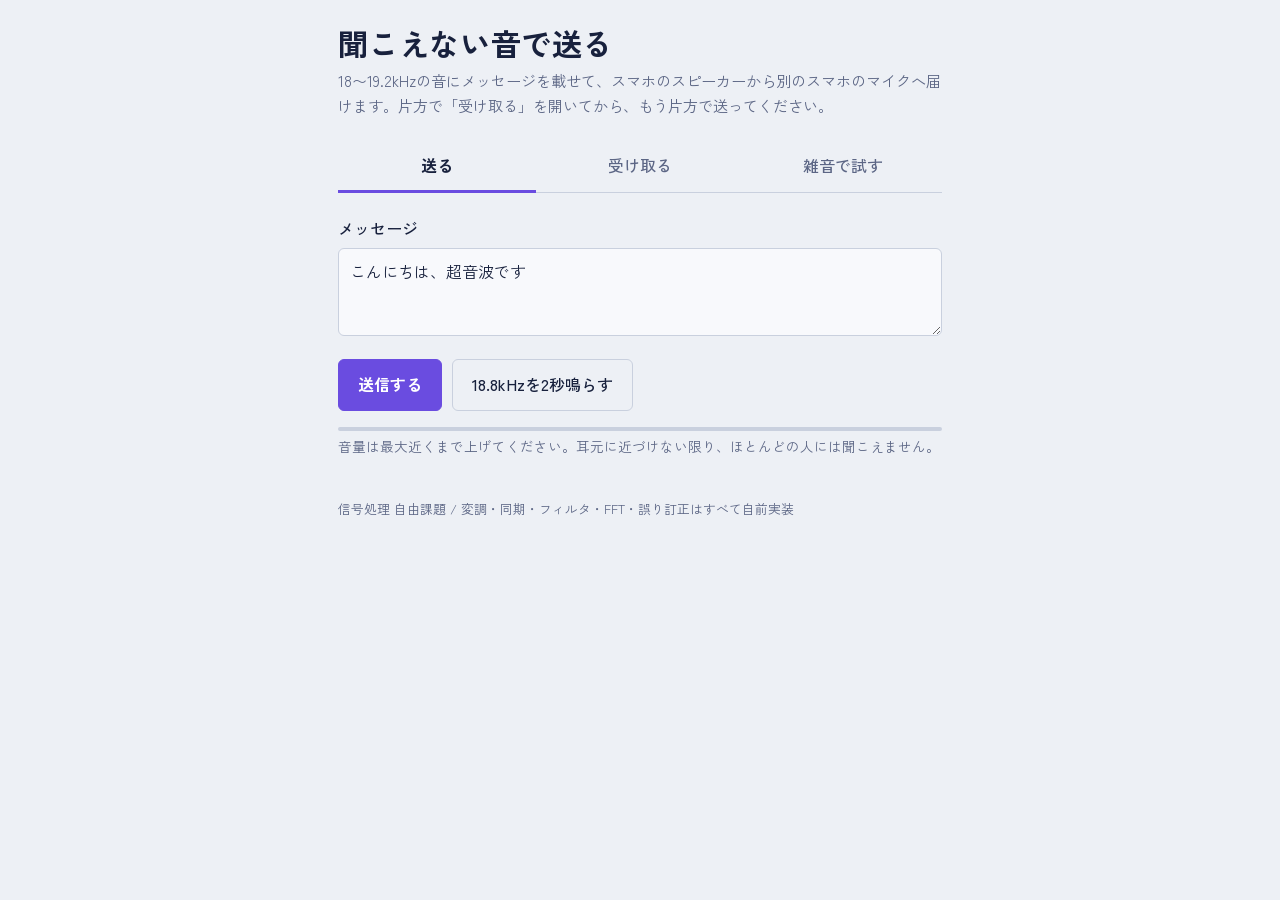
==== step2.html @ eaa10982 "Add files via upload" ====
<!DOCTYPE html>
<html lang="ja">
<head>
<meta charset="utf-8">
<meta name="viewport" content="width=device-width, initial-scale=1, viewport-fit=cover">
<title>聞こえない音で送る — 超音波4-FSK通信</title>
<link rel="preconnect" href="https://fonts.googleapis.com">
<link rel="preconnect" href="https://fonts.gstatic.com" crossorigin>
<link href="https://fonts.googleapis.com/css2?family=Zen+Kaku+Gothic+New:wght@400;500;700&display=swap" rel="stylesheet">
<style>
  :root {
    --bg: #edf0f5; --surface: #f8f9fc; --ink: #18213d; --muted: #5c6685;
    --line: #c9d0de; --accent: #6a4ce0; --accent-ink: #ffffff;
    --ok: #1f8a5b; --ng: #c23b4a;
    --spec-lo: #18213d; --spec-mid: #6a4ce0; --spec-hi: #f2eeff;
    box-sizing: border-box;
    padding-top: env(safe-area-inset-top, 0px);
    padding-bottom: env(safe-area-inset-bottom, 0px);
  }
  @media (prefers-color-scheme: dark) {
    :root:not([data-theme="light"]) {
      --bg: #10152a; --surface: #171d36; --ink: #e4e8f4; --muted: #95a0bf;
      --line: #2a3352; --accent: #9c86ff; --accent-ink: #10152a;
      --ok: #4cc28c; --ng: #ff7d8a;
      --spec-lo: #0a0e1e; --spec-mid: #7b62ff; --spec-hi: #f2eeff;
    }
  }
  *, *::before, *::after { box-sizing: inherit; }
  body {
    margin: 0; background: var(--bg); color: var(--ink);
    font-family: "Zen Kaku Gothic New", "Hiragino Sans", "Yu Gothic", system-ui, sans-serif;
    font-size: 16px; line-height: 1.7;
    font-variant-numeric: tabular-nums;
  }
  main { max-width: 40rem; margin: 0 auto; padding: 1.5rem 1.1rem 3rem; }
  h1 { font-size: 1.9rem; line-height: 1.25; margin: 0 0 .35rem; font-weight: 700; letter-spacing: .02em; }
  .lede { margin: 0 0 1.4rem; color: var(--muted); font-size: .95rem; }

  .tabs { display: flex; gap: .3rem; border-bottom: 1px solid var(--line); margin-bottom: 1.4rem; }
  .tabs button {
    flex: 1; background: none; border: none; color: var(--muted); font: inherit; font-weight: 500;
    padding: .65rem .2rem; border-bottom: 3px solid transparent; margin-bottom: -1px; cursor: pointer;
  }
  .tabs button[aria-selected="true"] { color: var(--ink); border-bottom-color: var(--accent); font-weight: 700; }
  section[hidden] { display: none; }

  label { display: block; font-weight: 500; margin-bottom: .35rem; }
  textarea, input[type="text"] {
    width: 100%; font: inherit; color: var(--ink); background: var(--surface);
    border: 1px solid var(--line); border-radius: 6px; padding: .6rem .7rem;
  }
  textarea { min-height: 5.5rem; resize: vertical; }
  .hint { color: var(--muted); font-size: .85rem; margin: .3rem 0 0; }
  .hint.over { color: var(--ng); }

  .actions { display: flex; flex-wrap: wrap; gap: .6rem; margin: 1rem 0; }
  .btn {
    font: inherit; font-weight: 700; border-radius: 6px; padding: .7rem 1.2rem; cursor: pointer;
    background: var(--accent); color: var(--accent-ink); border: 1px solid var(--accent);
  }
  .btn.quiet { background: transparent; color: var(--ink); border-color: var(--line); font-weight: 500; }
  .btn:disabled { opacity: .45; cursor: default; }
  :focus-visible { outline: 3px solid var(--accent); outline-offset: 2px; }

  .progress { height: 4px; background: var(--line); border-radius: 2px; overflow: hidden; }
  .progress > div { height: 100%; width: 0; background: var(--accent); }

  /* 受信画面の主役：スペクトログラム */
  .scope { position: relative; border-radius: 8px; overflow: hidden; background: var(--spec-lo); }
  .scope canvas { display: block; width: 100%; height: 220px; }
  .scope .mark {
    position: absolute; right: 0; left: 0; height: 0;
    border-top: 1px dashed rgba(255,255,255,.28); pointer-events: none;
  }
  .scope .mark span {
    position: absolute; right: .4rem; top: -.75rem; font-size: .7rem; color: rgba(255,255,255,.75);
  }
  .scope-caption { display: flex; justify-content: space-between; color: var(--muted); font-size: .8rem; margin-top: .3rem; }

  .status { margin: 1rem 0 .4rem; font-weight: 500; min-height: 1.7em; }
  .log { list-style: none; padding: 0; margin: 0; }
  .log li { border-top: 1px solid var(--line); padding: .8rem 0; }
  .log .msg { font-size: 1.15rem; font-weight: 700; word-break: break-all; }
  .log .meta { color: var(--muted); font-size: .82rem; }
  .ok { color: var(--ok); } .ng { color: var(--ng); }

  input[type="range"] { width: 100%; accent-color: var(--accent); }
  .table-wrap { overflow-x: auto; }
  table { border-collapse: collapse; width: 100%; font-size: .9rem; margin-top: .6rem; }
  th, td { text-align: left; padding: .4rem .5rem; border-bottom: 1px solid var(--line); }
  th { color: var(--muted); font-weight: 500; }
  .bar { height: .55rem; background: var(--accent); border-radius: 2px; }
  .result { background: var(--surface); border: 1px solid var(--line); border-radius: 6px; padding: .8rem; margin-top: .6rem; }
  footer { color: var(--muted); font-size: .8rem; margin-top: 2.5rem; }
  @media (prefers-reduced-motion: reduce) { * { transition: none !important; } }
</style>
</head>
<body>
<main>
  <h1>聞こえない音で送る</h1>
  <p class="lede">18〜19.2kHzの音にメッセージを載せて、スマホのスピーカーから別のスマホのマイクへ届けます。片方で「受け取る」を開いてから、もう片方で送ってください。</p>

  <nav class="tabs" role="tablist">
    <button role="tab" aria-selected="true" data-tab="send">送る</button>
    <button role="tab" aria-selected="false" data-tab="recv">受け取る</button>
    <button role="tab" aria-selected="false" data-tab="sim">雑音で試す</button>
  </nav>

  <section id="send">
    <label for="sendText">メッセージ</label>
    <textarea id="sendText">こんにちは、超音波です</textarea>
    <p class="hint" id="sendInfo"></p>
    <div class="actions">
      <button class="btn" id="sendBtn">送信する</button>
      <button class="btn quiet" id="toneBtn">18.8kHzを2秒鳴らす</button>
    </div>
    <div class="progress"><div id="sendBar"></div></div>
    <p class="hint">音量は最大近くまで上げてください。耳元に近づけない限り、ほとんどの人には聞こえません。</p>
  </section>

  <section id="recv" hidden>
    <div class="scope" id="scope">
      <canvas id="spec"></canvas>
    </div>
    <div class="scope-caption"><span>右端が最新</span><span>16〜20.5kHz</span></div>
    <div class="actions">
      <button class="btn" id="recvBtn">受信を始める</button>
    </div>
    <p class="status" id="recvStatus">マイクを許可すると、受信を待ちはじめます。</p>
    <ul class="log" id="recvLog"></ul>
  </section>

  <section id="sim" hidden>
    <label for="simText">メッセージ</label>
    <input type="text" id="simText" value="Hello 超音波!">
    <label for="snr" style="margin-top:1rem">SNR（全帯域）: <span id="snrVal">0</span> dB</label>
    <input type="range" id="snr" min="-25" max="20" step="1" value="0">
    <div class="actions">
      <button class="btn" id="simBtn">1回試す</button>
      <button class="btn quiet" id="sweepBtn">SNRを変えて各10回</button>
    </div>
    <div id="simOut"></div>
  </section>

  <footer>信号処理 自由課題 / 変調・同期・フィルタ・FFT・誤り訂正はすべて自前実装</footer>
</main>
<script src="js/dsp.js"></script>
<script src="js/app.js"></script>
</body>
</html>
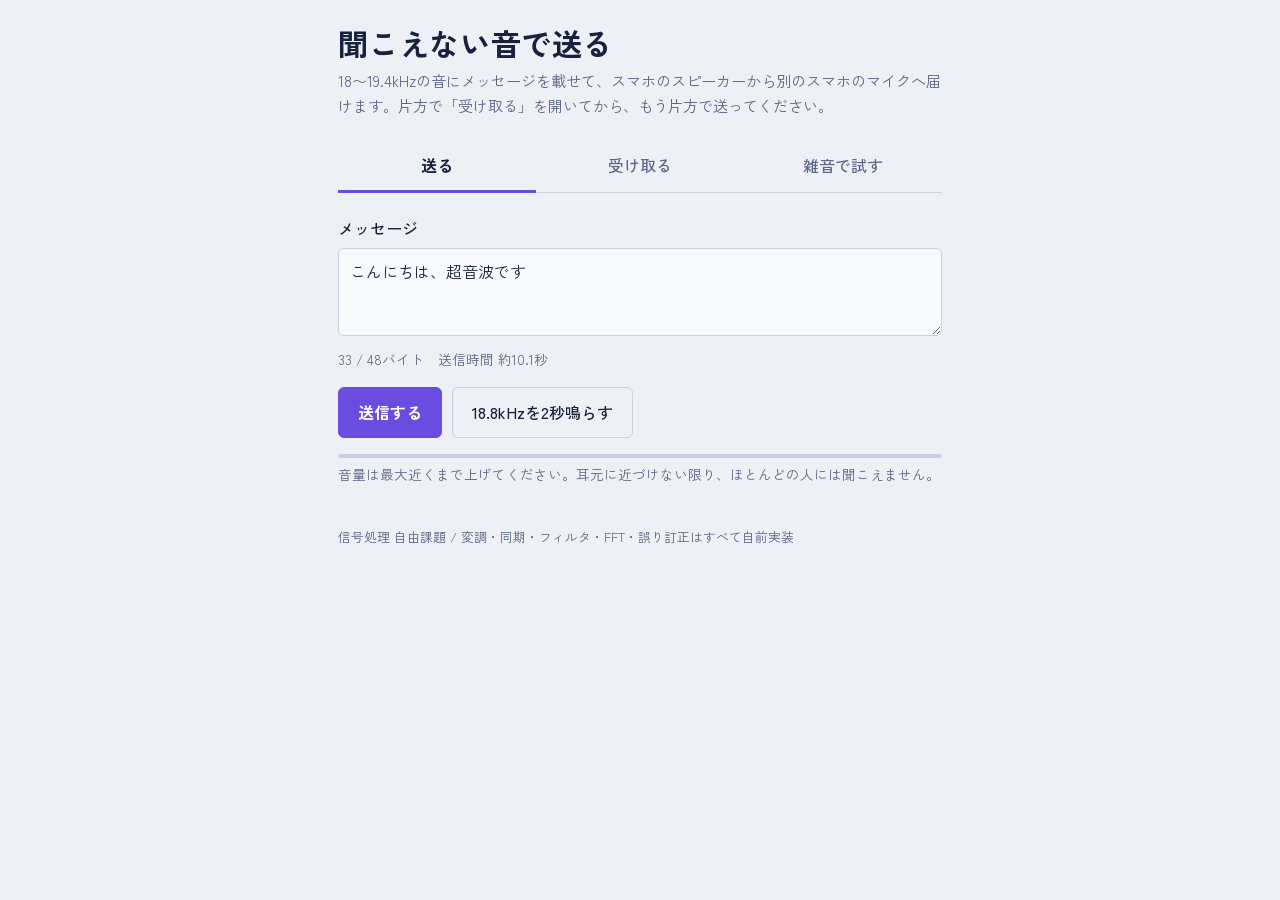
==== commit c87b49f9: "Add files via upload" ====
--- a/step2.html
+++ b/step2.html
@@ -98,7 +98,7 @@
 <body>
 <main>
   <h1>聞こえない音で送る</h1>
-  <p class="lede">18〜19.2kHzの音にメッセージを載せて、スマホのスピーカーから別のスマホのマイクへ届けます。片方で「受け取る」を開いてから、もう片方で送ってください。</p>
+  <p class="lede">18〜19.4kHzの音にメッセージを載せて、スマホのスピーカーから別のスマホのマイクへ届けます。片方で「受け取る」を開いてから、もう片方で送ってください。</p>
 
   <nav class="tabs" role="tablist">
     <button role="tab" aria-selected="true" data-tab="send">送る</button>
@@ -135,6 +135,7 @@
     <input type="text" id="simText" value="Hello 超音波!">
     <label for="snr" style="margin-top:1rem">SNR（全帯域）: <span id="snrVal">0</span> dB</label>
     <input type="range" id="snr" min="-25" max="20" step="1" value="0">
+    <label style="margin-top:.8rem;font-weight:400"><input type="checkbox" id="echo" checked> 教室の残響と、高い音ほど弱くなる特性もまねる</label>
     <div class="actions">
       <button class="btn" id="simBtn">1回試す</button>
       <button class="btn quiet" id="sweepBtn">SNRを変えて各10回</button>
